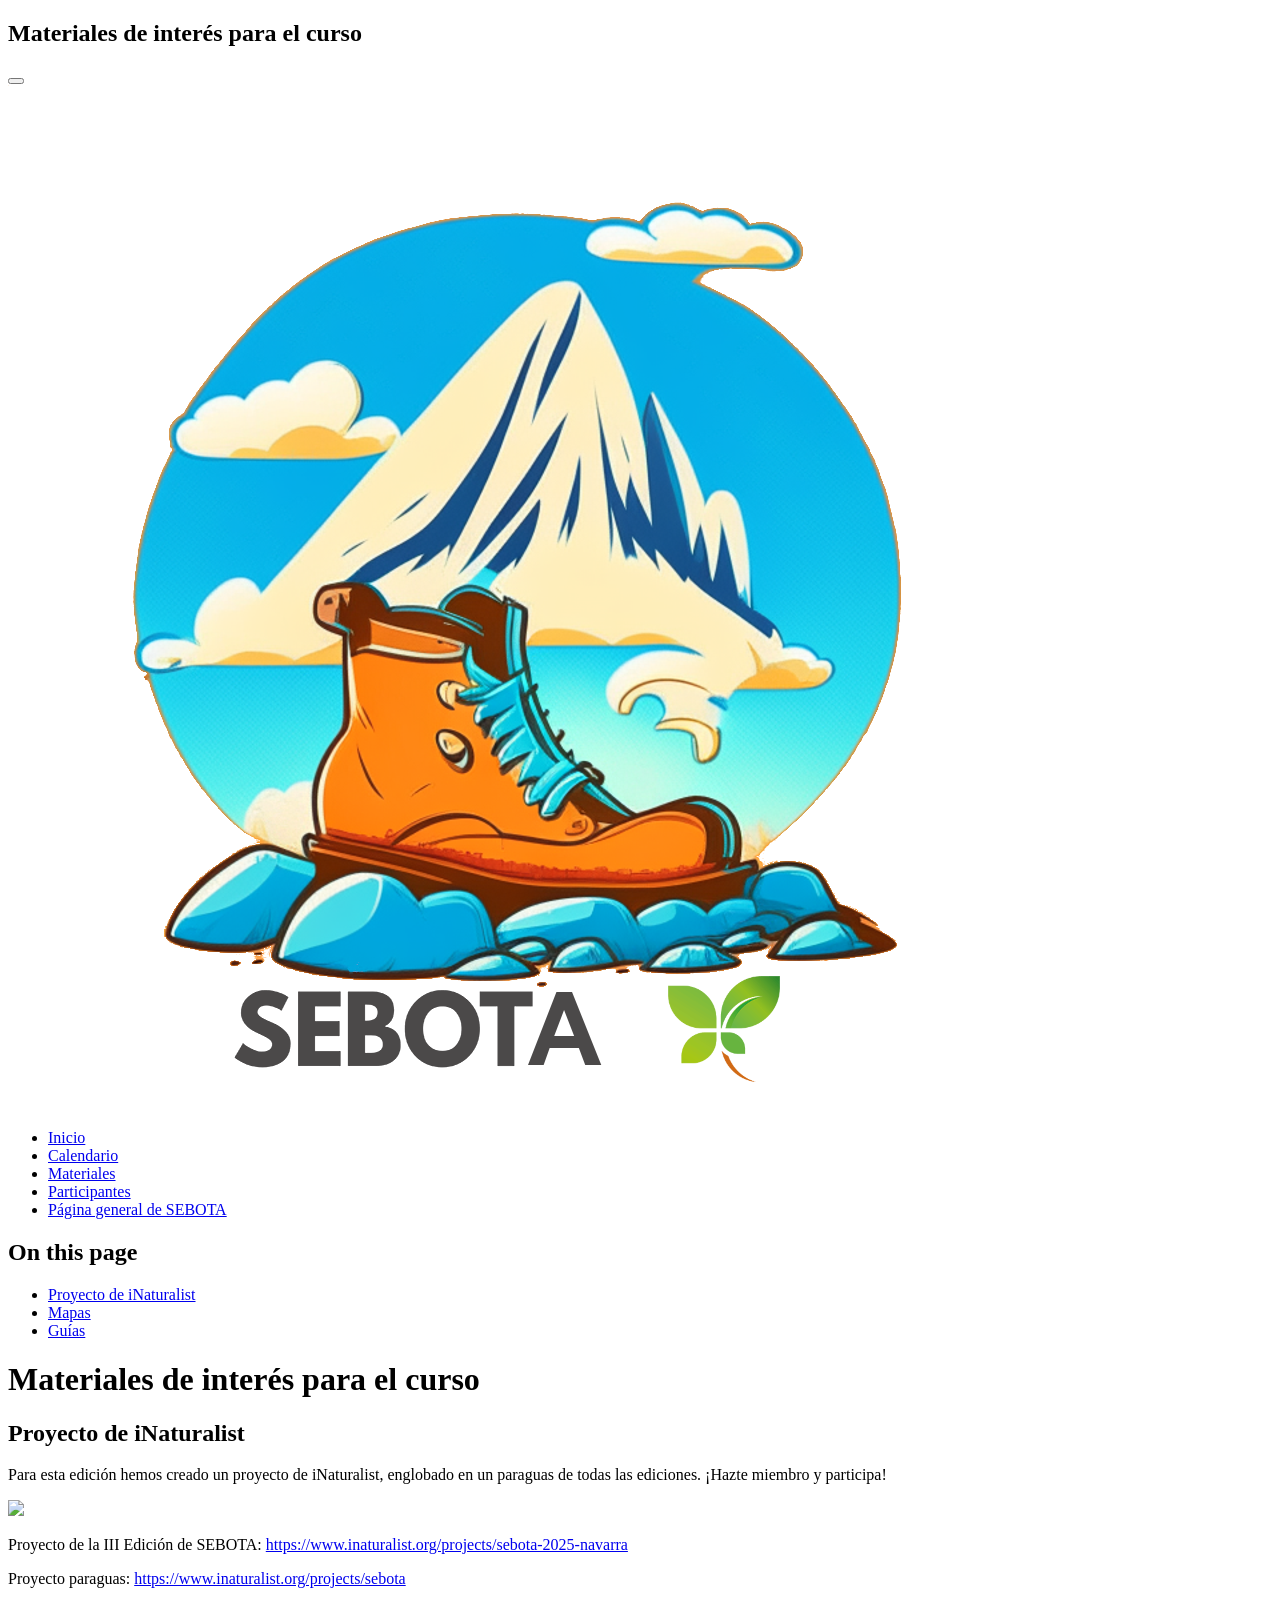
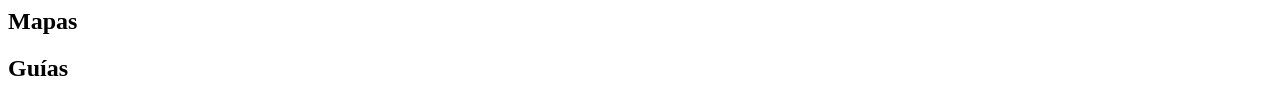
==== materials.html @ d4054f37 "add all" ====
<!DOCTYPE html>
<html xmlns="http://www.w3.org/1999/xhtml" lang="en" xml:lang="en"><head>

<meta charset="utf-8">
<meta name="generator" content="quarto-1.0.36">

<meta name="viewport" content="width=device-width, initial-scale=1.0, user-scalable=yes">


<title>SEBOTA III Edición - Materiales de interés para el curso</title>
<style>
code{white-space: pre-wrap;}
span.smallcaps{font-variant: small-caps;}
span.underline{text-decoration: underline;}
div.column{display: inline-block; vertical-align: top; width: 50%;}
div.hanging-indent{margin-left: 1.5em; text-indent: -1.5em;}
ul.task-list{list-style: none;}
</style>


<script src="site_libs/quarto-nav/quarto-nav.js"></script>
<script src="site_libs/clipboard/clipboard.min.js"></script>
<script src="site_libs/quarto-search/autocomplete.umd.js"></script>
<script src="site_libs/quarto-search/fuse.min.js"></script>
<script src="site_libs/quarto-search/quarto-search.js"></script>
<meta name="quarto:offset" content="./">
<script src="site_libs/quarto-html/quarto.js"></script>
<script src="site_libs/quarto-html/popper.min.js"></script>
<script src="site_libs/quarto-html/tippy.umd.min.js"></script>
<script src="site_libs/quarto-html/anchor.min.js"></script>
<link href="site_libs/quarto-html/tippy.css" rel="stylesheet">
<link href="site_libs/quarto-html/quarto-syntax-highlighting.css" rel="stylesheet" id="quarto-text-highlighting-styles">
<script src="site_libs/bootstrap/bootstrap.min.js"></script>
<link href="site_libs/bootstrap/bootstrap-icons.css" rel="stylesheet">
<link href="site_libs/bootstrap/bootstrap.min.css" rel="stylesheet" id="quarto-bootstrap" data-mode="light">
<script id="quarto-search-options" type="application/json">{
  "location": "sidebar",
  "copy-button": false,
  "collapse-after": 3,
  "panel-placement": "start",
  "type": "textbox",
  "limit": 20,
  "language": {
    "search-no-results-text": "No results",
    "search-matching-documents-text": "matching documents",
    "search-copy-link-title": "Copy link to search",
    "search-hide-matches-text": "Hide additional matches",
    "search-more-match-text": "more match in this document",
    "search-more-matches-text": "more matches in this document",
    "search-clear-button-title": "Clear",
    "search-detached-cancel-button-title": "Cancel",
    "search-submit-button-title": "Submit"
  }
}</script>


</head>

<body class="nav-sidebar docked">

<div id="quarto-search-results"></div>
  <header id="quarto-header" class="headroom fixed-top">
  <nav class="quarto-secondary-nav" data-bs-toggle="collapse" data-bs-target="#quarto-sidebar" aria-controls="quarto-sidebar" aria-expanded="false" aria-label="Toggle sidebar navigation" onclick="if (window.quartoToggleHeadroom) { window.quartoToggleHeadroom(); }">
    <div class="container-fluid d-flex justify-content-between">
      <h1 class="quarto-secondary-nav-title">Materiales de interés para el curso</h1>
      <button type="button" class="quarto-btn-toggle btn" aria-label="Show secondary navigation">
        <i class="bi bi-chevron-right"></i>
      </button>
    </div>
  </nav>
</header>
<!-- content -->
<div id="quarto-content" class="quarto-container page-columns page-rows-contents page-layout-article">
<!-- sidebar -->
  <nav id="quarto-sidebar" class="sidebar collapse sidebar-navigation docked overflow-auto">
    <div class="pt-lg-2 mt-2 text-center sidebar-header">
      <a href="./" class="sidebar-logo-link">
      <img src="./pics/SEBOTA_logo.png" alt="" class="sidebar-logo py-0 d-lg-inline d-none">
      </a>
      <div class="sidebar-tools-main">
    <a href="https://github.com/se-bota/sebota-III" title="Inicio" class="sidebar-tool px-1"><i class="bi bi-github"></i></a>
</div>
      </div>
      <div class="mt-2 flex-shrink-0 align-items-center">
        <div class="sidebar-search">
        <div id="quarto-search" class="" title="Search"></div>
        </div>
      </div>
    <div class="sidebar-menu-container"> 
    <ul class="list-unstyled mt-1">
        <li class="sidebar-item">
  <div class="sidebar-item-container"> 
  <a href="./index.html" class="sidebar-item-text sidebar-link">Inicio</a>
  </div>
</li>
        <li class="sidebar-item">
  <div class="sidebar-item-container"> 
  <a href="./schedule.html" class="sidebar-item-text sidebar-link">Calendario</a>
  </div>
</li>
        <li class="sidebar-item">
  <div class="sidebar-item-container"> 
  <a href="./materials.html" class="sidebar-item-text sidebar-link active">Materiales</a>
  </div>
</li>
        <li class="sidebar-item">
  <div class="sidebar-item-container"> 
  <a href="./participantes.html" class="sidebar-item-text sidebar-link">Participantes</a>
  </div>
</li>
        <li class="sidebar-item">
  <div class="sidebar-item-container"> 
  <a href="https://se-bota.github.io/sebota/" class="sidebar-item-text sidebar-link">Página general de SEBOTA</a>
  </div>
</li>
    </ul>
    </div>
</nav>
<!-- margin-sidebar -->
    <div id="quarto-margin-sidebar" class="sidebar margin-sidebar">
        <nav id="TOC" role="doc-toc">
    <h2 id="toc-title">On this page</h2>
   
  <ul>
  <li><a href="#proyecto-de-inaturalist" id="toc-proyecto-de-inaturalist" class="nav-link active" data-scroll-target="#proyecto-de-inaturalist">Proyecto de iNaturalist</a></li>
  <li><a href="#mapas" id="toc-mapas" class="nav-link" data-scroll-target="#mapas">Mapas</a></li>
  <li><a href="#guías" id="toc-guías" class="nav-link" data-scroll-target="#guías">Guías</a></li>
  </ul>
</nav>
    </div>
<!-- main -->
<main class="content" id="quarto-document-content">

<header id="title-block-header" class="quarto-title-block default">
<div class="quarto-title">
<h1 class="title d-none d-lg-block">Materiales de interés para el curso</h1>
</div>



<div class="quarto-title-meta">

    
    
  </div>
  

</header>

<section id="proyecto-de-inaturalist" class="level2">
<h2 class="anchored" data-anchor-id="proyecto-de-inaturalist">Proyecto de iNaturalist</h2>
<p>Para esta edición hemos creado un proyecto de iNaturalist, englobado en un paraguas de todas las ediciones. ¡Hazte miembro y participa!</p>
<p><img src="https://static.inaturalist.org/projects/233197-cover-595b0b15e39e56ee311d542461ed2a4b.jpg" class="img-fluid"></p>
<p>Proyecto de la III Edición de SEBOTA: <a href="https://www.inaturalist.org/projects/sebota-2025-navarra" class="uri">https://www.inaturalist.org/projects/sebota-2025-navarra</a></p>
<p>Proyecto paraguas: <a href="https://www.inaturalist.org/projects/sebota" class="uri">https://www.inaturalist.org/projects/sebota</a></p>
</section>
<section id="mapas" class="level2">
<h2 class="anchored" data-anchor-id="mapas">Mapas</h2>
</section>
<section id="guías" class="level2">
<h2 class="anchored" data-anchor-id="guías">Guías</h2>


</section>

</main> <!-- /main -->
<script id="quarto-html-after-body" type="application/javascript">
window.document.addEventListener("DOMContentLoaded", function (event) {
  const toggleBodyColorMode = (bsSheetEl) => {
    const mode = bsSheetEl.getAttribute("data-mode");
    const bodyEl = window.document.querySelector("body");
    if (mode === "dark") {
      bodyEl.classList.add("quarto-dark");
      bodyEl.classList.remove("quarto-light");
    } else {
      bodyEl.classList.add("quarto-light");
      bodyEl.classList.remove("quarto-dark");
    }
  }
  const toggleBodyColorPrimary = () => {
    const bsSheetEl = window.document.querySelector("link#quarto-bootstrap");
    if (bsSheetEl) {
      toggleBodyColorMode(bsSheetEl);
    }
  }
  toggleBodyColorPrimary();  
  const icon = "";
  const anchorJS = new window.AnchorJS();
  anchorJS.options = {
    placement: 'right',
    icon: icon
  };
  anchorJS.add('.anchored');
  const clipboard = new window.ClipboardJS('.code-copy-button', {
    target: function(trigger) {
      return trigger.previousElementSibling;
    }
  });
  clipboard.on('success', function(e) {
    // button target
    const button = e.trigger;
    // don't keep focus
    button.blur();
    // flash "checked"
    button.classList.add('code-copy-button-checked');
    var currentTitle = button.getAttribute("title");
    button.setAttribute("title", "Copied!");
    setTimeout(function() {
      button.setAttribute("title", currentTitle);
      button.classList.remove('code-copy-button-checked');
    }, 1000);
    // clear code selection
    e.clearSelection();
  });
  function tippyHover(el, contentFn) {
    const config = {
      allowHTML: true,
      content: contentFn,
      maxWidth: 500,
      delay: 100,
      arrow: false,
      appendTo: function(el) {
          return el.parentElement;
      },
      interactive: true,
      interactiveBorder: 10,
      theme: 'quarto',
      placement: 'bottom-start'
    };
    window.tippy(el, config); 
  }
  const noterefs = window.document.querySelectorAll('a[role="doc-noteref"]');
  for (var i=0; i<noterefs.length; i++) {
    const ref = noterefs[i];
    tippyHover(ref, function() {
      let href = ref.getAttribute('href');
      try { href = new URL(href).hash; } catch {}
      const id = href.replace(/^#\/?/, "");
      const note = window.document.getElementById(id);
      return note.innerHTML;
    });
  }
  var bibliorefs = window.document.querySelectorAll('a[role="doc-biblioref"]');
  for (var i=0; i<bibliorefs.length; i++) {
    const ref = bibliorefs[i];
    const cites = ref.parentNode.getAttribute('data-cites').split(' ');
    tippyHover(ref, function() {
      var popup = window.document.createElement('div');
      cites.forEach(function(cite) {
        var citeDiv = window.document.createElement('div');
        citeDiv.classList.add('hanging-indent');
        citeDiv.classList.add('csl-entry');
        var biblioDiv = window.document.getElementById('ref-' + cite);
        if (biblioDiv) {
          citeDiv.innerHTML = biblioDiv.innerHTML;
        }
        popup.appendChild(citeDiv);
      });
      return popup.innerHTML;
    });
  }
});
</script>
</div> <!-- /content -->



</body></html>
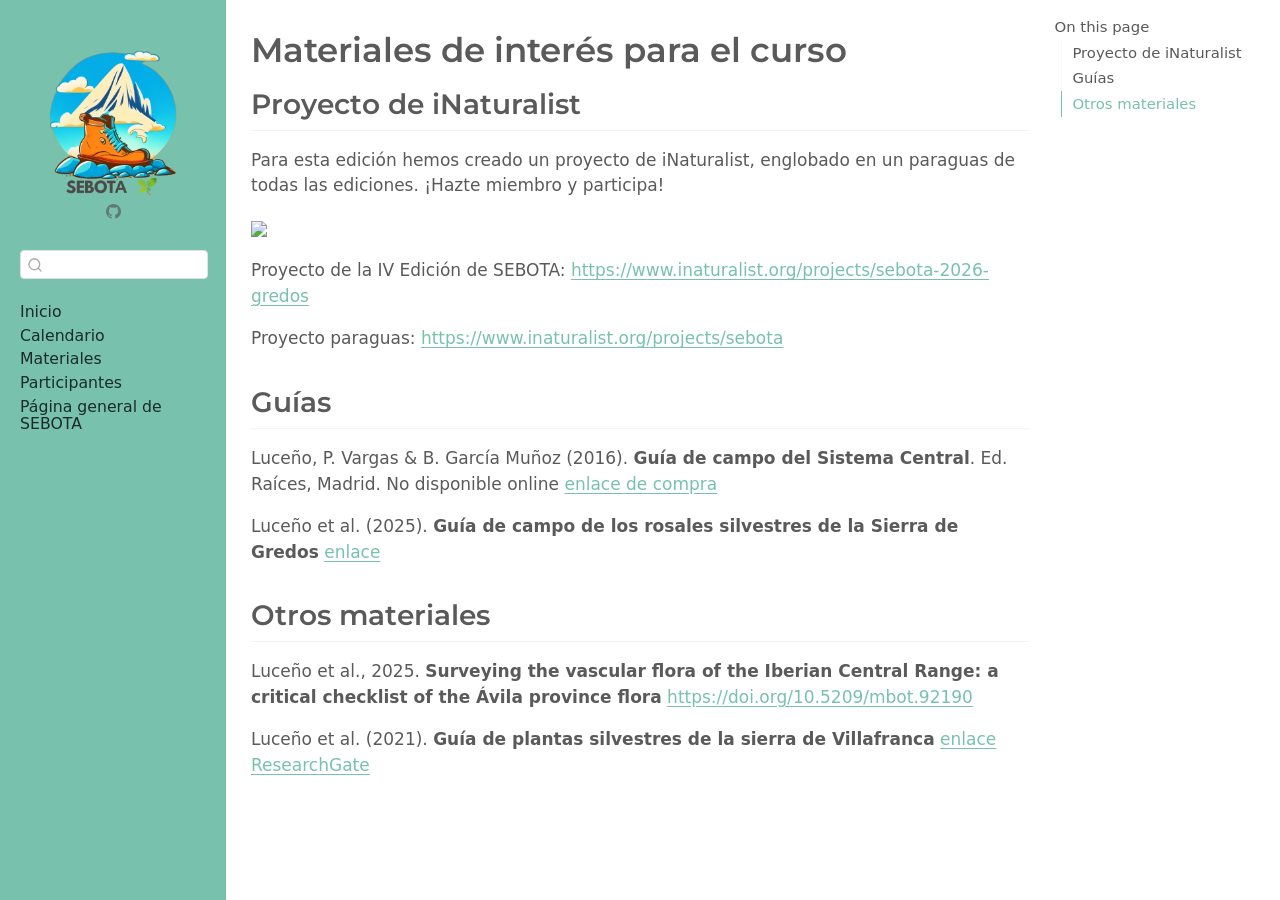
==== commit c4fb6001: "Built site for gh-pages" ====
--- a/materials.html
+++ b/materials.html
@@ -2,19 +2,27 @@
 <html xmlns="http://www.w3.org/1999/xhtml" lang="en" xml:lang="en"><head>
 
 <meta charset="utf-8">
-<meta name="generator" content="quarto-1.0.36">
+<meta name="generator" content="quarto-1.9.36">
 
 <meta name="viewport" content="width=device-width, initial-scale=1.0, user-scalable=yes">
 
 
-<title>SEBOTA III Edición - Materiales de interés para el curso</title>
+<title>Materiales de interés para el curso – SEBOTA IV Edición</title>
 <style>
+/* Default styles provided by pandoc.
+** See https://pandoc.org/MANUAL.html#variables-for-html for config info.
+*/
 code{white-space: pre-wrap;}
 span.smallcaps{font-variant: small-caps;}
-span.underline{text-decoration: underline;}
-div.column{display: inline-block; vertical-align: top; width: 50%;}
+div.columns{display: flex; gap: min(4vw, 1.5em);}
+div.column{flex: auto; overflow-x: auto;}
 div.hanging-indent{margin-left: 1.5em; text-indent: -1.5em;}
 ul.task-list{list-style: none;}
+ul.task-list li input[type="checkbox"] {
+  width: 0.8em;
+  margin: 0 0.8em 0.2em -1em; /* quarto-specific, see https://github.com/quarto-dev/quarto-cli/issues/4556 */ 
+  vertical-align: middle;
+}
 </style>
 
 
@@ -24,22 +32,29 @@
 <script src="site_libs/quarto-search/fuse.min.js"></script>
 <script src="site_libs/quarto-search/quarto-search.js"></script>
 <meta name="quarto:offset" content="./">
-<script src="site_libs/quarto-html/quarto.js"></script>
+<script src="site_libs/quarto-html/quarto.js" type="module"></script>
+<script src="site_libs/quarto-html/tabsets/tabsets.js" type="module"></script>
 <script src="site_libs/quarto-html/popper.min.js"></script>
 <script src="site_libs/quarto-html/tippy.umd.min.js"></script>
 <script src="site_libs/quarto-html/anchor.min.js"></script>
 <link href="site_libs/quarto-html/tippy.css" rel="stylesheet">
-<link href="site_libs/quarto-html/quarto-syntax-highlighting.css" rel="stylesheet" id="quarto-text-highlighting-styles">
+<link href="site_libs/quarto-html/quarto-syntax-highlighting-845c23b38eaddc0f92fda52bfe77a8c8.css" rel="stylesheet" id="quarto-text-highlighting-styles">
 <script src="site_libs/bootstrap/bootstrap.min.js"></script>
 <link href="site_libs/bootstrap/bootstrap-icons.css" rel="stylesheet">
-<link href="site_libs/bootstrap/bootstrap.min.css" rel="stylesheet" id="quarto-bootstrap" data-mode="light">
+<link href="site_libs/bootstrap/bootstrap-2ad54aa2494875c1f7dab6a2dd376d5e.min.css" rel="stylesheet" append-hash="true" id="quarto-bootstrap" data-mode="light">
 <script id="quarto-search-options" type="application/json">{
   "location": "sidebar",
   "copy-button": false,
   "collapse-after": 3,
   "panel-placement": "start",
   "type": "textbox",
-  "limit": 20,
+  "limit": 50,
+  "keyboard-shortcut": [
+    "f",
+    "/",
+    "s"
+  ],
+  "show-item-context": false,
   "language": {
     "search-no-results-text": "No results",
     "search-matching-documents-text": "matching documents",
@@ -48,23 +63,30 @@
     "search-more-match-text": "more match in this document",
     "search-more-matches-text": "more matches in this document",
     "search-clear-button-title": "Clear",
+    "search-text-placeholder": "",
     "search-detached-cancel-button-title": "Cancel",
-    "search-submit-button-title": "Submit"
+    "search-submit-button-title": "Submit",
+    "search-label": "Search"
   }
 }</script>
 
 
 </head>
 
-<body class="nav-sidebar docked">
+<body class="nav-sidebar docked quarto-light">
 
 <div id="quarto-search-results"></div>
   <header id="quarto-header" class="headroom fixed-top">
-  <nav class="quarto-secondary-nav" data-bs-toggle="collapse" data-bs-target="#quarto-sidebar" aria-controls="quarto-sidebar" aria-expanded="false" aria-label="Toggle sidebar navigation" onclick="if (window.quartoToggleHeadroom) { window.quartoToggleHeadroom(); }">
-    <div class="container-fluid d-flex justify-content-between">
-      <h1 class="quarto-secondary-nav-title">Materiales de interés para el curso</h1>
-      <button type="button" class="quarto-btn-toggle btn" aria-label="Show secondary navigation">
-        <i class="bi bi-chevron-right"></i>
+  <nav class="quarto-secondary-nav">
+    <div class="container-fluid d-flex">
+      <button type="button" class="quarto-btn-toggle btn" data-bs-toggle="collapse" role="button" data-bs-target=".quarto-sidebar-collapse-item" aria-controls="quarto-sidebar" aria-expanded="false" aria-label="Toggle sidebar navigation" onclick="if (window.quartoToggleHeadroom) { window.quartoToggleHeadroom(); }">
+        <i class="bi bi-layout-text-sidebar-reverse"></i>
+      </button>
+        <nav class="quarto-page-breadcrumbs" aria-label="breadcrumb"><ol class="breadcrumb"><li class="breadcrumb-item"><a href="./materials.html">Materiales</a></li></ol></nav>
+        <a class="flex-grow-1" role="navigation" data-bs-toggle="collapse" data-bs-target=".quarto-sidebar-collapse-item" aria-controls="quarto-sidebar" aria-expanded="false" aria-label="Toggle sidebar navigation" onclick="if (window.quartoToggleHeadroom) { window.quartoToggleHeadroom(); }">      
+        </a>
+      <button type="button" class="btn quarto-search-button" aria-label="Search" onclick="window.quartoOpenSearch();">
+        <i class="bi bi-search"></i>
       </button>
     </div>
   </nav>
@@ -72,59 +94,66 @@
 <!-- content -->
 <div id="quarto-content" class="quarto-container page-columns page-rows-contents page-layout-article">
 <!-- sidebar -->
-  <nav id="quarto-sidebar" class="sidebar collapse sidebar-navigation docked overflow-auto">
+  <nav id="quarto-sidebar" class="sidebar collapse collapse-horizontal quarto-sidebar-collapse-item sidebar-navigation docked overflow-auto">
     <div class="pt-lg-2 mt-2 text-center sidebar-header">
-      <a href="./" class="sidebar-logo-link">
-      <img src="./pics/SEBOTA_logo.png" alt="" class="sidebar-logo py-0 d-lg-inline d-none">
+      <a href="./index.html" class="sidebar-logo-link">
+      <img src="./pics/SEBOTA_logo.png" alt="" class="sidebar-logo light-content py-0 d-lg-inline d-none">
+      <img src="./pics/SEBOTA_logo.png" alt="" class="sidebar-logo dark-content py-0 d-lg-inline d-none">
       </a>
       <div class="sidebar-tools-main">
-    <a href="https://github.com/se-bota/sebota-III" title="Inicio" class="sidebar-tool px-1"><i class="bi bi-github"></i></a>
+    <a href="https://github.com/se-bota/sebota-IV" title="Inicio" class="quarto-navigation-tool px-1" aria-label="Inicio"><i class="bi bi-github"></i></a>
 </div>
       </div>
-      <div class="mt-2 flex-shrink-0 align-items-center">
+        <div class="mt-2 flex-shrink-0 align-items-center">
         <div class="sidebar-search">
         <div id="quarto-search" class="" title="Search"></div>
         </div>
-      </div>
+        </div>
     <div class="sidebar-menu-container"> 
     <ul class="list-unstyled mt-1">
         <li class="sidebar-item">
   <div class="sidebar-item-container"> 
-  <a href="./index.html" class="sidebar-item-text sidebar-link">Inicio</a>
+  <a href="./index.html" class="sidebar-item-text sidebar-link">
+ <span class="menu-text">Inicio</span></a>
   </div>
 </li>
         <li class="sidebar-item">
   <div class="sidebar-item-container"> 
-  <a href="./schedule.html" class="sidebar-item-text sidebar-link">Calendario</a>
+  <a href="./schedule.html" class="sidebar-item-text sidebar-link">
+ <span class="menu-text">Calendario</span></a>
   </div>
 </li>
         <li class="sidebar-item">
   <div class="sidebar-item-container"> 
-  <a href="./materials.html" class="sidebar-item-text sidebar-link active">Materiales</a>
+  <a href="./materials.html" class="sidebar-item-text sidebar-link active">
+ <span class="menu-text">Materiales</span></a>
   </div>
 </li>
         <li class="sidebar-item">
   <div class="sidebar-item-container"> 
-  <a href="./participantes.html" class="sidebar-item-text sidebar-link">Participantes</a>
+  <a href="./participantes.html" class="sidebar-item-text sidebar-link">
+ <span class="menu-text">Participantes</span></a>
   </div>
 </li>
         <li class="sidebar-item">
   <div class="sidebar-item-container"> 
-  <a href="https://se-bota.github.io/sebota/" class="sidebar-item-text sidebar-link">Página general de SEBOTA</a>
+  <a href="https://se-bota.github.io/sebota/" class="sidebar-item-text sidebar-link">
+ <span class="menu-text">Página general de SEBOTA</span></a>
   </div>
 </li>
     </ul>
     </div>
 </nav>
+<div id="quarto-sidebar-glass" class="quarto-sidebar-collapse-item" data-bs-toggle="collapse" data-bs-target=".quarto-sidebar-collapse-item"></div>
 <!-- margin-sidebar -->
     <div id="quarto-margin-sidebar" class="sidebar margin-sidebar">
-        <nav id="TOC" role="doc-toc">
+        <nav id="TOC" role="doc-toc" class="toc-active">
     <h2 id="toc-title">On this page</h2>
    
   <ul>
   <li><a href="#proyecto-de-inaturalist" id="toc-proyecto-de-inaturalist" class="nav-link active" data-scroll-target="#proyecto-de-inaturalist">Proyecto de iNaturalist</a></li>
-  <li><a href="#mapas" id="toc-mapas" class="nav-link" data-scroll-target="#mapas">Mapas</a></li>
   <li><a href="#guías" id="toc-guías" class="nav-link" data-scroll-target="#guías">Guías</a></li>
+  <li><a href="#otros-materiales" id="toc-otros-materiales" class="nav-link" data-scroll-target="#otros-materiales">Otros materiales</a></li>
   </ul>
 </nav>
     </div>
@@ -133,7 +162,7 @@
 
 <header id="title-block-header" class="quarto-title-block default">
 <div class="quarto-title">
-<h1 class="title d-none d-lg-block">Materiales de interés para el curso</h1>
+<h1 class="title">Materiales de interés para el curso</h1>
 </div>
 
 
@@ -141,128 +170,440 @@
 <div class="quarto-title-meta">
 
     
+  
     
   </div>
   
 
+
 </header>
+
 
 <section id="proyecto-de-inaturalist" class="level2">
 <h2 class="anchored" data-anchor-id="proyecto-de-inaturalist">Proyecto de iNaturalist</h2>
 <p>Para esta edición hemos creado un proyecto de iNaturalist, englobado en un paraguas de todas las ediciones. ¡Hazte miembro y participa!</p>
-<p><img src="https://static.inaturalist.org/projects/233197-cover-595b0b15e39e56ee311d542461ed2a4b.jpg" class="img-fluid"></p>
-<p>Proyecto de la III Edición de SEBOTA: <a href="https://www.inaturalist.org/projects/sebota-2025-navarra" class="uri">https://www.inaturalist.org/projects/sebota-2025-navarra</a></p>
+<p><img src="https://static.inaturalist.org/projects/284126-cover-f708a9ffe6b89140372c8a0712b48824.jpg" class="img-fluid"></p>
+<p>Proyecto de la IV Edición de SEBOTA: <a href="https://www.inaturalist.org/projects/sebota-2026-gredos" class="uri">https://www.inaturalist.org/projects/sebota-2026-gredos</a></p>
 <p>Proyecto paraguas: <a href="https://www.inaturalist.org/projects/sebota" class="uri">https://www.inaturalist.org/projects/sebota</a></p>
-</section>
-<section id="mapas" class="level2">
-<h2 class="anchored" data-anchor-id="mapas">Mapas</h2>
+<!-- ## Mapas -->
 </section>
 <section id="guías" class="level2">
 <h2 class="anchored" data-anchor-id="guías">Guías</h2>
+<p>Luceño, P. Vargas &amp; B. García Muñoz (2016). <strong>Guía de campo del Sistema Central</strong>. Ed. Raíces, Madrid. No disponible online <a href="https://www.casadellibro.com/libro-guia-de-campo-del-sistema-central/9788486115852/3006055?srsltid=AfmBOoqDmH5x95JHyXBdvHCu6WjXGoD3MrZ_kVK9k72IE1fRu0ZWQyMr">enlace de compra</a></p>
+<p>Luceño et al.&nbsp;(2025). <strong>Guía de campo de los rosales silvestres de la Sierra de Gredos</strong> <a href="https://www.dropbox.com/scl/fi/8v4d98qanj1w2gokd7e3z/2025-Luce-o-et-al._Gu-a-de-campo-de-lo-rosales-silvestres-de-Gredos.pdf?rlkey=89cvcp92pt7kktjnev341ztpy&amp;e=1&amp;dl=0">enlace</a></p>
+</section>
+<section id="otros-materiales" class="level2">
+<h2 class="anchored" data-anchor-id="otros-materiales">Otros materiales</h2>
+<p>Luceño et al., 2025. <strong>Surveying the vascular flora of the Iberian Central Range: a critical checklist of the Ávila province flora</strong> <a href="https://doi.org/10.5209/mbot.92190" class="uri">https://doi.org/10.5209/mbot.92190</a></p>
+<p>Luceño et al.&nbsp;(2021). <strong>Guía de plantas silvestres de la sierra de Villafranca</strong> <a href="https://www.researchgate.net/publication/365806118_Guia_de_plantas_silvestres_de_la_sierra_de_Villafranca#fullTextFileContent">enlace ResearchGate</a></p>
 
 
 </section>
 
 </main> <!-- /main -->
 <script id="quarto-html-after-body" type="application/javascript">
-window.document.addEventListener("DOMContentLoaded", function (event) {
-  const toggleBodyColorMode = (bsSheetEl) => {
-    const mode = bsSheetEl.getAttribute("data-mode");
-    const bodyEl = window.document.querySelector("body");
-    if (mode === "dark") {
-      bodyEl.classList.add("quarto-dark");
-      bodyEl.classList.remove("quarto-light");
-    } else {
-      bodyEl.classList.add("quarto-light");
-      bodyEl.classList.remove("quarto-dark");
-    }
-  }
-  const toggleBodyColorPrimary = () => {
-    const bsSheetEl = window.document.querySelector("link#quarto-bootstrap");
-    if (bsSheetEl) {
-      toggleBodyColorMode(bsSheetEl);
-    }
-  }
-  toggleBodyColorPrimary();  
-  const icon = "";
-  const anchorJS = new window.AnchorJS();
-  anchorJS.options = {
-    placement: 'right',
-    icon: icon
-  };
-  anchorJS.add('.anchored');
-  const clipboard = new window.ClipboardJS('.code-copy-button', {
-    target: function(trigger) {
-      return trigger.previousElementSibling;
+  window.document.addEventListener("DOMContentLoaded", function (event) {
+    const icon = "";
+    const anchorJS = new window.AnchorJS();
+    anchorJS.options = {
+      placement: 'right',
+      icon: icon
+    };
+    anchorJS.add('.anchored');
+    const isCodeAnnotation = (el) => {
+      for (const clz of el.classList) {
+        if (clz.startsWith('code-annotation-')) {                     
+          return true;
+        }
+      }
+      return false;
+    }
+    const onCopySuccess = function(e) {
+      // button target
+      const button = e.trigger;
+      // don't keep focus
+      button.blur();
+      // flash "checked"
+      button.classList.add('code-copy-button-checked');
+      var currentTitle = button.getAttribute("title");
+      button.setAttribute("title", "Copied!");
+      let tooltip;
+      if (window.bootstrap) {
+        button.setAttribute("data-bs-toggle", "tooltip");
+        button.setAttribute("data-bs-placement", "left");
+        button.setAttribute("data-bs-title", "Copied!");
+        tooltip = new bootstrap.Tooltip(button, 
+          { trigger: "manual", 
+            customClass: "code-copy-button-tooltip",
+            offset: [0, -8]});
+        tooltip.show();    
+      }
+      setTimeout(function() {
+        if (tooltip) {
+          tooltip.hide();
+          button.removeAttribute("data-bs-title");
+          button.removeAttribute("data-bs-toggle");
+          button.removeAttribute("data-bs-placement");
+        }
+        button.setAttribute("title", currentTitle);
+        button.classList.remove('code-copy-button-checked');
+      }, 1000);
+      // clear code selection
+      e.clearSelection();
+    }
+    const getTextToCopy = function(trigger) {
+      const outerScaffold = trigger.parentElement.cloneNode(true);
+      const codeEl = outerScaffold.querySelector('code');
+      for (const childEl of codeEl.children) {
+        if (isCodeAnnotation(childEl)) {
+          childEl.remove();
+        }
+      }
+      return codeEl.innerText;
+    }
+    const clipboard = new window.ClipboardJS('.code-copy-button:not([data-in-quarto-modal])', {
+      text: getTextToCopy
+    });
+    clipboard.on('success', onCopySuccess);
+    if (window.document.getElementById('quarto-embedded-source-code-modal')) {
+      const clipboardModal = new window.ClipboardJS('.code-copy-button[data-in-quarto-modal]', {
+        text: getTextToCopy,
+        container: window.document.getElementById('quarto-embedded-source-code-modal')
+      });
+      clipboardModal.on('success', onCopySuccess);
+    }
+      var localhostRegex = new RegExp(/^(?:http|https):\/\/localhost\:?[0-9]*\//);
+      var mailtoRegex = new RegExp(/^mailto:/);
+        var filterRegex = new RegExp("https:\/\/se-bota\.github\.io\/sebota-iv\/");
+      var isInternal = (href) => {
+          return filterRegex.test(href) || localhostRegex.test(href) || mailtoRegex.test(href);
+      }
+      // Inspect non-navigation links and adorn them if external
+     var links = window.document.querySelectorAll('a[href]:not(.nav-link):not(.navbar-brand):not(.toc-action):not(.sidebar-link):not(.sidebar-item-toggle):not(.pagination-link):not(.no-external):not([aria-hidden]):not(.dropdown-item):not(.quarto-navigation-tool):not(.about-link)');
+      for (var i=0; i<links.length; i++) {
+        const link = links[i];
+        if (!isInternal(link.href)) {
+          // undo the damage that might have been done by quarto-nav.js in the case of
+          // links that we want to consider external
+          if (link.dataset.originalHref !== undefined) {
+            link.href = link.dataset.originalHref;
+          }
+        }
+      }
+    function tippyHover(el, contentFn, onTriggerFn, onUntriggerFn) {
+      const config = {
+        allowHTML: true,
+        maxWidth: 500,
+        delay: 100,
+        arrow: false,
+        appendTo: function(el) {
+            return el.parentElement;
+        },
+        interactive: true,
+        interactiveBorder: 10,
+        theme: 'quarto',
+        placement: 'bottom-start',
+      };
+      if (contentFn) {
+        config.content = contentFn;
+      }
+      if (onTriggerFn) {
+        config.onTrigger = onTriggerFn;
+      }
+      if (onUntriggerFn) {
+        config.onUntrigger = onUntriggerFn;
+      }
+      window.tippy(el, config); 
+    }
+    const noterefs = window.document.querySelectorAll('a[role="doc-noteref"]');
+    for (var i=0; i<noterefs.length; i++) {
+      const ref = noterefs[i];
+      tippyHover(ref, function() {
+        // use id or data attribute instead here
+        let href = ref.getAttribute('data-footnote-href') || ref.getAttribute('href');
+        try { href = new URL(href).hash; } catch {}
+        const id = href.replace(/^#\/?/, "");
+        const note = window.document.getElementById(id);
+        if (note) {
+          return note.innerHTML;
+        } else {
+          return "";
+        }
+      });
+    }
+    const xrefs = window.document.querySelectorAll('a.quarto-xref');
+    const processXRef = (id, note) => {
+      // Strip column container classes
+      const stripColumnClz = (el) => {
+        el.classList.remove("page-full", "page-columns");
+        if (el.children) {
+          for (const child of el.children) {
+            stripColumnClz(child);
+          }
+        }
+      }
+      stripColumnClz(note)
+      if (id === null || id.startsWith('sec-')) {
+        // Special case sections, only their first couple elements
+        const container = document.createElement("div");
+        if (note.children && note.children.length > 2) {
+          container.appendChild(note.children[0].cloneNode(true));
+          for (let i = 1; i < note.children.length; i++) {
+            const child = note.children[i];
+            if (child.tagName === "P" && child.innerText === "") {
+              continue;
+            } else {
+              container.appendChild(child.cloneNode(true));
+              break;
+            }
+          }
+          if (window.Quarto?.typesetMath) {
+            window.Quarto.typesetMath(container);
+          }
+          return container.innerHTML
+        } else {
+          if (window.Quarto?.typesetMath) {
+            window.Quarto.typesetMath(note);
+          }
+          return note.innerHTML;
+        }
+      } else {
+        // Remove any anchor links if they are present
+        const anchorLink = note.querySelector('a.anchorjs-link');
+        if (anchorLink) {
+          anchorLink.remove();
+        }
+        if (window.Quarto?.typesetMath) {
+          window.Quarto.typesetMath(note);
+        }
+        if (note.classList.contains("callout")) {
+          return note.outerHTML;
+        } else {
+          return note.innerHTML;
+        }
+      }
+    }
+    for (var i=0; i<xrefs.length; i++) {
+      const xref = xrefs[i];
+      tippyHover(xref, undefined, function(instance) {
+        instance.disable();
+        let url = xref.getAttribute('href');
+        let hash = undefined; 
+        if (url.startsWith('#')) {
+          hash = url;
+        } else {
+          try { hash = new URL(url).hash; } catch {}
+        }
+        if (hash) {
+          const id = hash.replace(/^#\/?/, "");
+          const note = window.document.getElementById(id);
+          if (note !== null) {
+            try {
+              const html = processXRef(id, note.cloneNode(true));
+              instance.setContent(html);
+            } finally {
+              instance.enable();
+              instance.show();
+            }
+          } else {
+            // See if we can fetch this
+            fetch(url.split('#')[0])
+            .then(res => res.text())
+            .then(html => {
+              const parser = new DOMParser();
+              const htmlDoc = parser.parseFromString(html, "text/html");
+              const note = htmlDoc.getElementById(id);
+              if (note !== null) {
+                const html = processXRef(id, note);
+                instance.setContent(html);
+              } 
+            }).finally(() => {
+              instance.enable();
+              instance.show();
+            });
+          }
+        } else {
+          // See if we can fetch a full url (with no hash to target)
+          // This is a special case and we should probably do some content thinning / targeting
+          fetch(url)
+          .then(res => res.text())
+          .then(html => {
+            const parser = new DOMParser();
+            const htmlDoc = parser.parseFromString(html, "text/html");
+            const note = htmlDoc.querySelector('main.content');
+            if (note !== null) {
+              // This should only happen for chapter cross references
+              // (since there is no id in the URL)
+              // remove the first header
+              if (note.children.length > 0 && note.children[0].tagName === "HEADER") {
+                note.children[0].remove();
+              }
+              const html = processXRef(null, note);
+              instance.setContent(html);
+            } 
+          }).finally(() => {
+            instance.enable();
+            instance.show();
+          });
+        }
+      }, function(instance) {
+      });
+    }
+        let selectedAnnoteEl;
+        const selectorForAnnotation = ( cell, annotation) => {
+          let cellAttr = 'data-code-cell="' + cell + '"';
+          let lineAttr = 'data-code-annotation="' +  annotation + '"';
+          const selector = 'span[' + cellAttr + '][' + lineAttr + ']';
+          return selector;
+        }
+        const selectCodeLines = (annoteEl) => {
+          const doc = window.document;
+          const targetCell = annoteEl.getAttribute("data-target-cell");
+          const targetAnnotation = annoteEl.getAttribute("data-target-annotation");
+          const annoteSpan = window.document.querySelector(selectorForAnnotation(targetCell, targetAnnotation));
+          const lines = annoteSpan.getAttribute("data-code-lines").split(",");
+          const lineIds = lines.map((line) => {
+            return targetCell + "-" + line;
+          })
+          let top = null;
+          let height = null;
+          let parent = null;
+          if (lineIds.length > 0) {
+              //compute the position of the single el (top and bottom and make a div)
+              const el = window.document.getElementById(lineIds[0]);
+              top = el.offsetTop;
+              height = el.offsetHeight;
+              parent = el.parentElement.parentElement;
+            if (lineIds.length > 1) {
+              const lastEl = window.document.getElementById(lineIds[lineIds.length - 1]);
+              const bottom = lastEl.offsetTop + lastEl.offsetHeight;
+              height = bottom - top;
+            }
+            if (top !== null && height !== null && parent !== null) {
+              // cook up a div (if necessary) and position it 
+              let div = window.document.getElementById("code-annotation-line-highlight");
+              if (div === null) {
+                div = window.document.createElement("div");
+                div.setAttribute("id", "code-annotation-line-highlight");
+                div.style.position = 'absolute';
+                parent.appendChild(div);
+              }
+              div.style.top = top - 2 + "px";
+              div.style.height = height + 4 + "px";
+              div.style.left = 0;
+              let gutterDiv = window.document.getElementById("code-annotation-line-highlight-gutter");
+              if (gutterDiv === null) {
+                gutterDiv = window.document.createElement("div");
+                gutterDiv.setAttribute("id", "code-annotation-line-highlight-gutter");
+                gutterDiv.style.position = 'absolute';
+                const codeCell = window.document.getElementById(targetCell);
+                const gutter = codeCell.querySelector('.code-annotation-gutter');
+                gutter.appendChild(gutterDiv);
+              }
+              gutterDiv.style.top = top - 2 + "px";
+              gutterDiv.style.height = height + 4 + "px";
+            }
+            selectedAnnoteEl = annoteEl;
+          }
+        };
+        const unselectCodeLines = () => {
+          const elementsIds = ["code-annotation-line-highlight", "code-annotation-line-highlight-gutter"];
+          elementsIds.forEach((elId) => {
+            const div = window.document.getElementById(elId);
+            if (div) {
+              div.remove();
+            }
+          });
+          selectedAnnoteEl = undefined;
+        };
+          // Handle positioning of the toggle
+      window.addEventListener(
+        "resize",
+        throttle(() => {
+          elRect = undefined;
+          if (selectedAnnoteEl) {
+            selectCodeLines(selectedAnnoteEl);
+          }
+        }, 10)
+      );
+      function throttle(fn, ms) {
+      let throttle = false;
+      let timer;
+        return (...args) => {
+          if(!throttle) { // first call gets through
+              fn.apply(this, args);
+              throttle = true;
+          } else { // all the others get throttled
+              if(timer) clearTimeout(timer); // cancel #2
+              timer = setTimeout(() => {
+                fn.apply(this, args);
+                timer = throttle = false;
+              }, ms);
+          }
+        };
+      }
+        // Attach click handler to the DT
+        const annoteDls = window.document.querySelectorAll('dt[data-target-cell]');
+        for (const annoteDlNode of annoteDls) {
+          annoteDlNode.addEventListener('click', (event) => {
+            const clickedEl = event.target;
+            if (clickedEl !== selectedAnnoteEl) {
+              unselectCodeLines();
+              const activeEl = window.document.querySelector('dt[data-target-cell].code-annotation-active');
+              if (activeEl) {
+                activeEl.classList.remove('code-annotation-active');
+              }
+              selectCodeLines(clickedEl);
+              clickedEl.classList.add('code-annotation-active');
+            } else {
+              // Unselect the line
+              unselectCodeLines();
+              clickedEl.classList.remove('code-annotation-active');
+            }
+          });
+        }
+    const findCites = (el) => {
+      const parentEl = el.parentElement;
+      if (parentEl) {
+        const cites = parentEl.dataset.cites;
+        if (cites) {
+          return {
+            el,
+            cites: cites.split(' ')
+          };
+        } else {
+          return findCites(el.parentElement)
+        }
+      } else {
+        return undefined;
+      }
+    };
+    var bibliorefs = window.document.querySelectorAll('a[role="doc-biblioref"]');
+    for (var i=0; i<bibliorefs.length; i++) {
+      const ref = bibliorefs[i];
+      const citeInfo = findCites(ref);
+      if (citeInfo) {
+        tippyHover(citeInfo.el, function() {
+          var popup = window.document.createElement('div');
+          citeInfo.cites.forEach(function(cite) {
+            var citeDiv = window.document.createElement('div');
+            citeDiv.classList.add('hanging-indent');
+            citeDiv.classList.add('csl-entry');
+            var biblioDiv = window.document.getElementById('ref-' + cite);
+            if (biblioDiv) {
+              citeDiv.innerHTML = biblioDiv.innerHTML;
+            }
+            popup.appendChild(citeDiv);
+          });
+          return popup.innerHTML;
+        });
+      }
     }
   });
-  clipboard.on('success', function(e) {
-    // button target
-    const button = e.trigger;
-    // don't keep focus
-    button.blur();
-    // flash "checked"
-    button.classList.add('code-copy-button-checked');
-    var currentTitle = button.getAttribute("title");
-    button.setAttribute("title", "Copied!");
-    setTimeout(function() {
-      button.setAttribute("title", currentTitle);
-      button.classList.remove('code-copy-button-checked');
-    }, 1000);
-    // clear code selection
-    e.clearSelection();
-  });
-  function tippyHover(el, contentFn) {
-    const config = {
-      allowHTML: true,
-      content: contentFn,
-      maxWidth: 500,
-      delay: 100,
-      arrow: false,
-      appendTo: function(el) {
-          return el.parentElement;
-      },
-      interactive: true,
-      interactiveBorder: 10,
-      theme: 'quarto',
-      placement: 'bottom-start'
-    };
-    window.tippy(el, config); 
-  }
-  const noterefs = window.document.querySelectorAll('a[role="doc-noteref"]');
-  for (var i=0; i<noterefs.length; i++) {
-    const ref = noterefs[i];
-    tippyHover(ref, function() {
-      let href = ref.getAttribute('href');
-      try { href = new URL(href).hash; } catch {}
-      const id = href.replace(/^#\/?/, "");
-      const note = window.document.getElementById(id);
-      return note.innerHTML;
-    });
-  }
-  var bibliorefs = window.document.querySelectorAll('a[role="doc-biblioref"]');
-  for (var i=0; i<bibliorefs.length; i++) {
-    const ref = bibliorefs[i];
-    const cites = ref.parentNode.getAttribute('data-cites').split(' ');
-    tippyHover(ref, function() {
-      var popup = window.document.createElement('div');
-      cites.forEach(function(cite) {
-        var citeDiv = window.document.createElement('div');
-        citeDiv.classList.add('hanging-indent');
-        citeDiv.classList.add('csl-entry');
-        var biblioDiv = window.document.getElementById('ref-' + cite);
-        if (biblioDiv) {
-          citeDiv.innerHTML = biblioDiv.innerHTML;
-        }
-        popup.appendChild(citeDiv);
-      });
-      return popup.innerHTML;
-    });
-  }
-});
-</script>
+  </script>
 </div> <!-- /content -->
 
 
 
+
 </body></html>
--- a/site_libs/quarto-html/tippy.css
+++ b/site_libs/quarto-html/tippy.css
@@ -0,0 +1 @@
+.tippy-box[data-animation=fade][data-state=hidden]{opacity:0}[data-tippy-root]{max-width:calc(100vw - 10px)}.tippy-box{position:relative;background-color:#333;color:#fff;border-radius:4px;font-size:14px;line-height:1.4;white-space:normal;outline:0;transition-property:transform,visibility,opacity}.tippy-box[data-placement^=top]>.tippy-arrow{bottom:0}.tippy-box[data-placement^=top]>.tippy-arrow:before{bottom:-7px;left:0;border-width:8px 8px 0;border-top-color:initial;transform-origin:center top}.tippy-box[data-placement^=bottom]>.tippy-arrow{top:0}.tippy-box[data-placement^=bottom]>.tippy-arrow:before{top:-7px;left:0;border-width:0 8px 8px;border-bottom-color:initial;transform-origin:center bottom}.tippy-box[data-placement^=left]>.tippy-arrow{right:0}.tippy-box[data-placement^=left]>.tippy-arrow:before{border-width:8px 0 8px 8px;border-left-color:initial;right:-7px;transform-origin:center left}.tippy-box[data-placement^=right]>.tippy-arrow{left:0}.tippy-box[data-placement^=right]>.tippy-arrow:before{left:-7px;border-width:8px 8px 8px 0;border-right-color:initial;transform-origin:center right}.tippy-box[data-inertia][data-state=visible]{transition-timing-function:cubic-bezier(.54,1.5,.38,1.11)}.tippy-arrow{width:16px;height:16px;color:#333}.tippy-arrow:before{content:"";position:absolute;border-color:transparent;border-style:solid}.tippy-content{position:relative;padding:5px 9px;z-index:1}
--- a/site_libs/quarto-html/quarto-syntax-highlighting-845c23b38eaddc0f92fda52bfe77a8c8.css
+++ b/site_libs/quarto-html/quarto-syntax-highlighting-845c23b38eaddc0f92fda52bfe77a8c8.css
@@ -0,0 +1,236 @@
+/* quarto syntax highlight colors */
+:root {
+  --quarto-hl-ot-color: #003B4F;
+  --quarto-hl-at-color: #657422;
+  --quarto-hl-ss-color: #20794D;
+  --quarto-hl-an-color: #5E5E5E;
+  --quarto-hl-fu-color: #4758AB;
+  --quarto-hl-st-color: #20794D;
+  --quarto-hl-cf-color: #003B4F;
+  --quarto-hl-op-color: #5E5E5E;
+  --quarto-hl-er-color: #AD0000;
+  --quarto-hl-bn-color: #AD0000;
+  --quarto-hl-al-color: #AD0000;
+  --quarto-hl-va-color: #111111;
+  --quarto-hl-bu-color: inherit;
+  --quarto-hl-ex-color: inherit;
+  --quarto-hl-pp-color: #AD0000;
+  --quarto-hl-in-color: #5E5E5E;
+  --quarto-hl-vs-color: #20794D;
+  --quarto-hl-wa-color: #5E5E5E;
+  --quarto-hl-do-color: #5E5E5E;
+  --quarto-hl-im-color: #00769E;
+  --quarto-hl-ch-color: #20794D;
+  --quarto-hl-dt-color: #AD0000;
+  --quarto-hl-fl-color: #AD0000;
+  --quarto-hl-co-color: #5E5E5E;
+  --quarto-hl-cv-color: #5E5E5E;
+  --quarto-hl-cn-color: #8f5902;
+  --quarto-hl-sc-color: #5E5E5E;
+  --quarto-hl-dv-color: #AD0000;
+  --quarto-hl-kw-color: #003B4F;
+}
+
+/* other quarto variables */
+:root {
+  --quarto-font-monospace: SFMono-Regular, Menlo, Monaco, Consolas, "Liberation Mono", "Courier New", monospace;
+}
+
+/* syntax highlight based on Pandoc's rules */
+pre > code.sourceCode > span {
+  color: #003B4F;
+}
+
+code.sourceCode > span {
+  color: #003B4F;
+}
+
+div.sourceCode,
+div.sourceCode pre.sourceCode {
+  color: #003B4F;
+}
+
+/* Normal */
+code span {
+  color: #003B4F;
+}
+
+/* Alert */
+code span.al {
+  color: #AD0000;
+  font-style: inherit;
+}
+
+/* Annotation */
+code span.an {
+  color: #5E5E5E;
+  font-style: inherit;
+}
+
+/* Attribute */
+code span.at {
+  color: #657422;
+  font-style: inherit;
+}
+
+/* BaseN */
+code span.bn {
+  color: #AD0000;
+  font-style: inherit;
+}
+
+/* BuiltIn */
+code span.bu {
+  font-style: inherit;
+}
+
+/* ControlFlow */
+code span.cf {
+  color: #003B4F;
+  font-weight: bold;
+  font-style: inherit;
+}
+
+/* Char */
+code span.ch {
+  color: #20794D;
+  font-style: inherit;
+}
+
+/* Constant */
+code span.cn {
+  color: #8f5902;
+  font-style: inherit;
+}
+
+/* Comment */
+code span.co {
+  color: #5E5E5E;
+  font-style: inherit;
+}
+
+/* CommentVar */
+code span.cv {
+  color: #5E5E5E;
+  font-style: italic;
+}
+
+/* Documentation */
+code span.do {
+  color: #5E5E5E;
+  font-style: italic;
+}
+
+/* DataType */
+code span.dt {
+  color: #AD0000;
+  font-style: inherit;
+}
+
+/* DecVal */
+code span.dv {
+  color: #AD0000;
+  font-style: inherit;
+}
+
+/* Error */
+code span.er {
+  color: #AD0000;
+  font-style: inherit;
+}
+
+/* Extension */
+code span.ex {
+  font-style: inherit;
+}
+
+/* Float */
+code span.fl {
+  color: #AD0000;
+  font-style: inherit;
+}
+
+/* Function */
+code span.fu {
+  color: #4758AB;
+  font-style: inherit;
+}
+
+/* Import */
+code span.im {
+  color: #00769E;
+  font-style: inherit;
+}
+
+/* Information */
+code span.in {
+  color: #5E5E5E;
+  font-style: inherit;
+}
+
+/* Keyword */
+code span.kw {
+  color: #003B4F;
+  font-weight: bold;
+  font-style: inherit;
+}
+
+/* Operator */
+code span.op {
+  color: #5E5E5E;
+  font-style: inherit;
+}
+
+/* Other */
+code span.ot {
+  color: #003B4F;
+  font-style: inherit;
+}
+
+/* Preprocessor */
+code span.pp {
+  color: #AD0000;
+  font-style: inherit;
+}
+
+/* SpecialChar */
+code span.sc {
+  color: #5E5E5E;
+  font-style: inherit;
+}
+
+/* SpecialString */
+code span.ss {
+  color: #20794D;
+  font-style: inherit;
+}
+
+/* String */
+code span.st {
+  color: #20794D;
+  font-style: inherit;
+}
+
+/* Variable */
+code span.va {
+  color: #111111;
+  font-style: inherit;
+}
+
+/* VerbatimString */
+code span.vs {
+  color: #20794D;
+  font-style: inherit;
+}
+
+/* Warning */
+code span.wa {
+  color: #5E5E5E;
+  font-style: italic;
+}
+
+.prevent-inlining {
+  content: "</";
+}
+
+/*# sourceMappingURL=ac89f0bb514bba72461919f78549e31c.css.map */
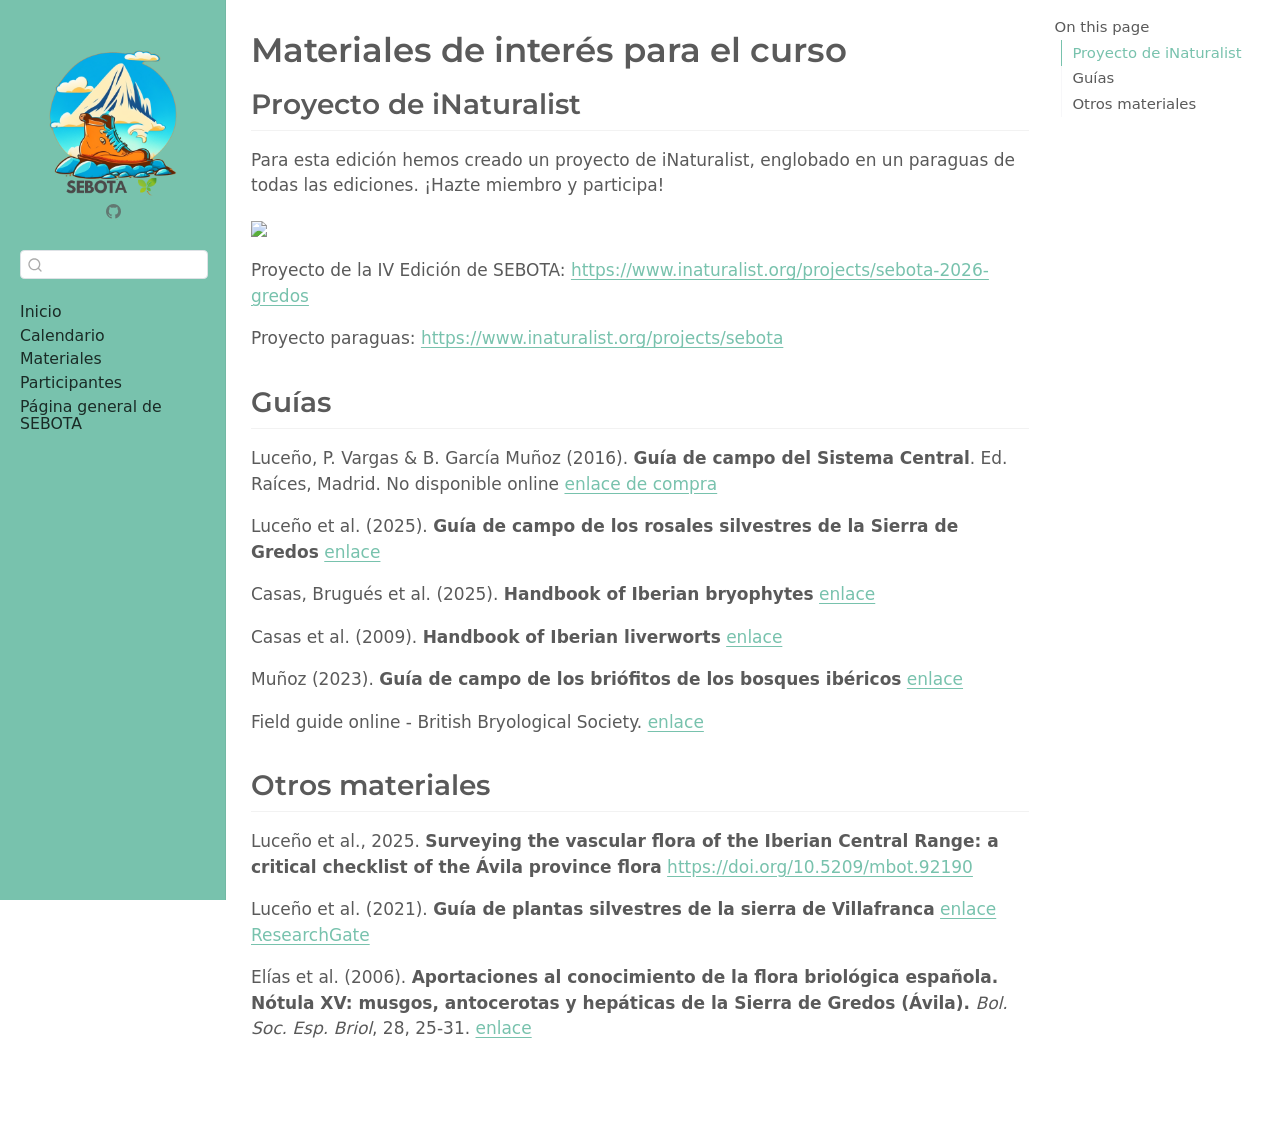
==== commit 1039f830: "Built site for gh-pages" ====
--- a/materials.html
+++ b/materials.html
@@ -2,7 +2,7 @@
 <html xmlns="http://www.w3.org/1999/xhtml" lang="en" xml:lang="en"><head>
 
 <meta charset="utf-8">
-<meta name="generator" content="quarto-1.9.36">
+<meta name="generator" content="quarto-1.9.37">
 
 <meta name="viewport" content="width=device-width, initial-scale=1.0, user-scalable=yes">
 
@@ -38,10 +38,10 @@
 <script src="site_libs/quarto-html/tippy.umd.min.js"></script>
 <script src="site_libs/quarto-html/anchor.min.js"></script>
 <link href="site_libs/quarto-html/tippy.css" rel="stylesheet">
-<link href="site_libs/quarto-html/quarto-syntax-highlighting-845c23b38eaddc0f92fda52bfe77a8c8.css" rel="stylesheet" id="quarto-text-highlighting-styles">
+<link href="site_libs/quarto-html/quarto-syntax-highlighting-7f8f88aac4f3542376d5c11b86a4c14d.css" rel="stylesheet" id="quarto-text-highlighting-styles">
 <script src="site_libs/bootstrap/bootstrap.min.js"></script>
 <link href="site_libs/bootstrap/bootstrap-icons.css" rel="stylesheet">
-<link href="site_libs/bootstrap/bootstrap-2ad54aa2494875c1f7dab6a2dd376d5e.min.css" rel="stylesheet" append-hash="true" id="quarto-bootstrap" data-mode="light">
+<link href="site_libs/bootstrap/bootstrap-98df6b89c952d87b394acb83ff74e652.min.css" rel="stylesheet" append-hash="true" id="quarto-bootstrap" data-mode="light">
 <script id="quarto-search-options" type="application/json">{
   "location": "sidebar",
   "copy-button": false,
@@ -191,11 +191,16 @@
 <h2 class="anchored" data-anchor-id="guías">Guías</h2>
 <p>Luceño, P. Vargas &amp; B. García Muñoz (2016). <strong>Guía de campo del Sistema Central</strong>. Ed. Raíces, Madrid. No disponible online <a href="https://www.casadellibro.com/libro-guia-de-campo-del-sistema-central/9788486115852/3006055?srsltid=AfmBOoqDmH5x95JHyXBdvHCu6WjXGoD3MrZ_kVK9k72IE1fRu0ZWQyMr">enlace de compra</a></p>
 <p>Luceño et al.&nbsp;(2025). <strong>Guía de campo de los rosales silvestres de la Sierra de Gredos</strong> <a href="https://www.dropbox.com/scl/fi/8v4d98qanj1w2gokd7e3z/2025-Luce-o-et-al._Gu-a-de-campo-de-lo-rosales-silvestres-de-Gredos.pdf?rlkey=89cvcp92pt7kktjnev341ztpy&amp;e=1&amp;dl=0">enlace</a></p>
+<p>Casas, Brugués et al.&nbsp;(2025). <strong>Handbook of Iberian bryophytes</strong> <a href="https://publicacions.iec.cat/repository/pdf/00000546/00000007.pdf">enlace</a></p>
+<p>Casas et al.&nbsp;(2009). <strong>Handbook of Iberian liverworts</strong> <a href="https://www.briologia.es/paginas%20viejas/divulgacion/Casas%20et%20al.%202009%20-%20Handbook%20of%20PI%20liverworts.pdf">enlace</a></p>
+<p>Muñoz (2023). <strong>Guía de campo de los briófitos de los bosques ibéricos</strong> <a href="http://libros.csic.es/product_info.php?products_id=1698">enlace</a></p>
+<p>Field guide online - British Bryological Society. <a href="https://www.britishbryologicalsociety.org.uk/member-dashboard/field-guide-online/#undefined">enlace</a></p>
 </section>
 <section id="otros-materiales" class="level2">
 <h2 class="anchored" data-anchor-id="otros-materiales">Otros materiales</h2>
 <p>Luceño et al., 2025. <strong>Surveying the vascular flora of the Iberian Central Range: a critical checklist of the Ávila province flora</strong> <a href="https://doi.org/10.5209/mbot.92190" class="uri">https://doi.org/10.5209/mbot.92190</a></p>
 <p>Luceño et al.&nbsp;(2021). <strong>Guía de plantas silvestres de la sierra de Villafranca</strong> <a href="https://www.researchgate.net/publication/365806118_Guia_de_plantas_silvestres_de_la_sierra_de_Villafranca#fullTextFileContent">enlace ResearchGate</a></p>
+<p>Elías et al.&nbsp;(2006). <strong>Aportaciones al conocimiento de la flora briológica española. Nótula XV: musgos, antocerotas y hepáticas de la Sierra de Gredos (Ávila).</strong> <em>Bol. Soc. Esp. Briol</em>, 28, 25-31. <a href="http://briologia.es/boletines/vol28.pdf#page=27">enlace</a></p>
 
 
 </section>
--- a/site_libs/quarto-html/quarto-syntax-highlighting-7f8f88aac4f3542376d5c11b86a4c14d.css
+++ b/site_libs/quarto-html/quarto-syntax-highlighting-7f8f88aac4f3542376d5c11b86a4c14d.css
@@ -0,0 +1,236 @@
+/* quarto syntax highlight colors */
+:root {
+  --quarto-hl-ot-color: #003B4F;
+  --quarto-hl-at-color: #657422;
+  --quarto-hl-ss-color: #20794D;
+  --quarto-hl-an-color: #5E5E5E;
+  --quarto-hl-fu-color: #4758AB;
+  --quarto-hl-st-color: #20794D;
+  --quarto-hl-cf-color: #003B4F;
+  --quarto-hl-op-color: #5E5E5E;
+  --quarto-hl-er-color: #AD0000;
+  --quarto-hl-bn-color: #AD0000;
+  --quarto-hl-al-color: #AD0000;
+  --quarto-hl-va-color: #111111;
+  --quarto-hl-bu-color: inherit;
+  --quarto-hl-ex-color: inherit;
+  --quarto-hl-pp-color: #AD0000;
+  --quarto-hl-in-color: #5E5E5E;
+  --quarto-hl-vs-color: #20794D;
+  --quarto-hl-wa-color: #5E5E5E;
+  --quarto-hl-do-color: #5E5E5E;
+  --quarto-hl-im-color: #00769E;
+  --quarto-hl-ch-color: #20794D;
+  --quarto-hl-dt-color: #AD0000;
+  --quarto-hl-fl-color: #AD0000;
+  --quarto-hl-co-color: #5E5E5E;
+  --quarto-hl-cv-color: #5E5E5E;
+  --quarto-hl-cn-color: #8f5902;
+  --quarto-hl-sc-color: #5E5E5E;
+  --quarto-hl-dv-color: #AD0000;
+  --quarto-hl-kw-color: #003B4F;
+}
+
+/* other quarto variables */
+:root {
+  --quarto-font-monospace: SFMono-Regular, Menlo, Monaco, Consolas, "Liberation Mono", "Courier New", monospace;
+}
+
+/* syntax highlight based on Pandoc's rules */
+pre > code.sourceCode > span {
+  color: #003B4F;
+}
+
+code.sourceCode > span {
+  color: #003B4F;
+}
+
+div.sourceCode,
+div.sourceCode pre.sourceCode {
+  color: #003B4F;
+}
+
+/* Normal */
+code span {
+  color: #003B4F;
+}
+
+/* Alert */
+code span.al {
+  color: #AD0000;
+  font-style: inherit;
+}
+
+/* Annotation */
+code span.an {
+  color: #5E5E5E;
+  font-style: inherit;
+}
+
+/* Attribute */
+code span.at {
+  color: #657422;
+  font-style: inherit;
+}
+
+/* BaseN */
+code span.bn {
+  color: #AD0000;
+  font-style: inherit;
+}
+
+/* BuiltIn */
+code span.bu {
+  font-style: inherit;
+}
+
+/* ControlFlow */
+code span.cf {
+  color: #003B4F;
+  font-weight: bold;
+  font-style: inherit;
+}
+
+/* Char */
+code span.ch {
+  color: #20794D;
+  font-style: inherit;
+}
+
+/* Constant */
+code span.cn {
+  color: #8f5902;
+  font-style: inherit;
+}
+
+/* Comment */
+code span.co {
+  color: #5E5E5E;
+  font-style: inherit;
+}
+
+/* CommentVar */
+code span.cv {
+  color: #5E5E5E;
+  font-style: italic;
+}
+
+/* Documentation */
+code span.do {
+  color: #5E5E5E;
+  font-style: italic;
+}
+
+/* DataType */
+code span.dt {
+  color: #AD0000;
+  font-style: inherit;
+}
+
+/* DecVal */
+code span.dv {
+  color: #AD0000;
+  font-style: inherit;
+}
+
+/* Error */
+code span.er {
+  color: #AD0000;
+  font-style: inherit;
+}
+
+/* Extension */
+code span.ex {
+  font-style: inherit;
+}
+
+/* Float */
+code span.fl {
+  color: #AD0000;
+  font-style: inherit;
+}
+
+/* Function */
+code span.fu {
+  color: #4758AB;
+  font-style: inherit;
+}
+
+/* Import */
+code span.im {
+  color: #00769E;
+  font-style: inherit;
+}
+
+/* Information */
+code span.in {
+  color: #5E5E5E;
+  font-style: inherit;
+}
+
+/* Keyword */
+code span.kw {
+  color: #003B4F;
+  font-weight: bold;
+  font-style: inherit;
+}
+
+/* Operator */
+code span.op {
+  color: #5E5E5E;
+  font-style: inherit;
+}
+
+/* Other */
+code span.ot {
+  color: #003B4F;
+  font-style: inherit;
+}
+
+/* Preprocessor */
+code span.pp {
+  color: #AD0000;
+  font-style: inherit;
+}
+
+/* SpecialChar */
+code span.sc {
+  color: #5E5E5E;
+  font-style: inherit;
+}
+
+/* SpecialString */
+code span.ss {
+  color: #20794D;
+  font-style: inherit;
+}
+
+/* String */
+code span.st {
+  color: #20794D;
+  font-style: inherit;
+}
+
+/* Variable */
+code span.va {
+  color: #111111;
+  font-style: inherit;
+}
+
+/* VerbatimString */
+code span.vs {
+  color: #20794D;
+  font-style: inherit;
+}
+
+/* Warning */
+code span.wa {
+  color: #5E5E5E;
+  font-style: italic;
+}
+
+.prevent-inlining {
+  content: "</";
+}
+
+/*# sourceMappingURL=789ad8cd35626ba772517505b42a116e.css.map */
